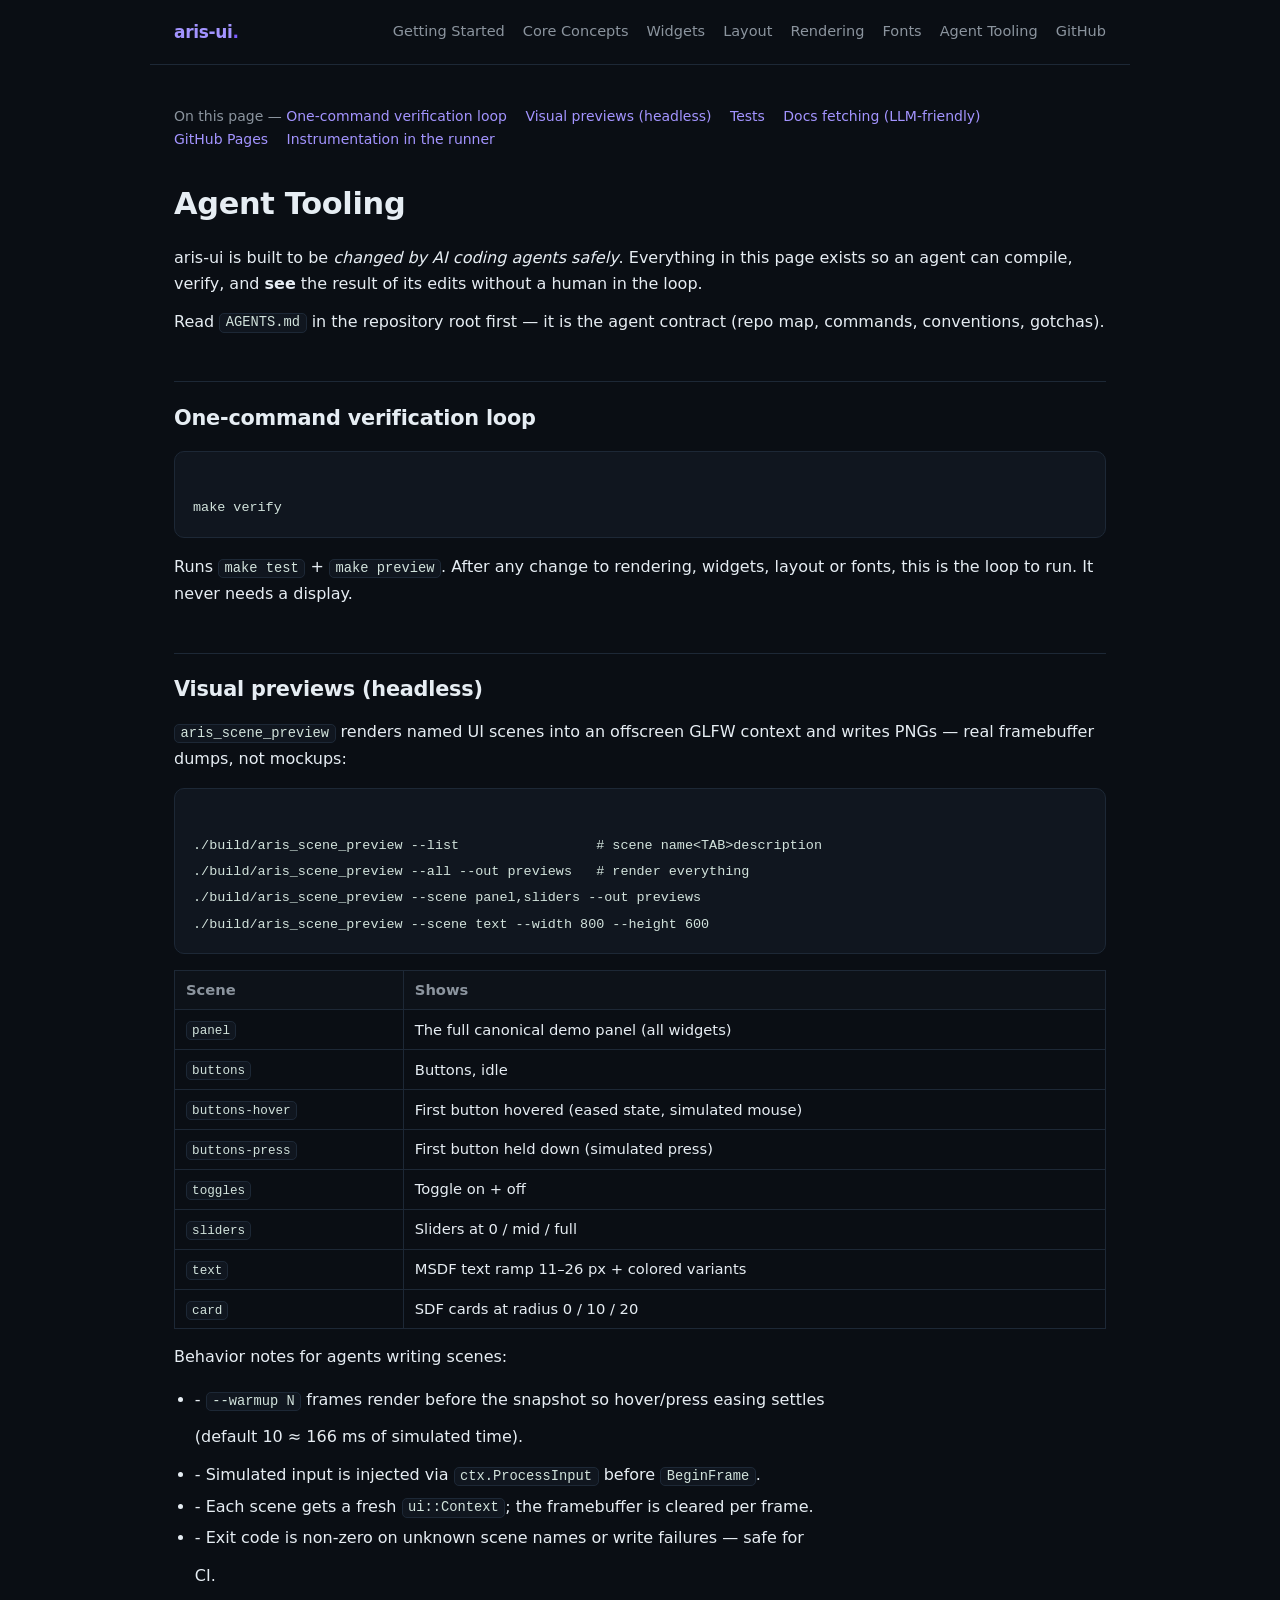
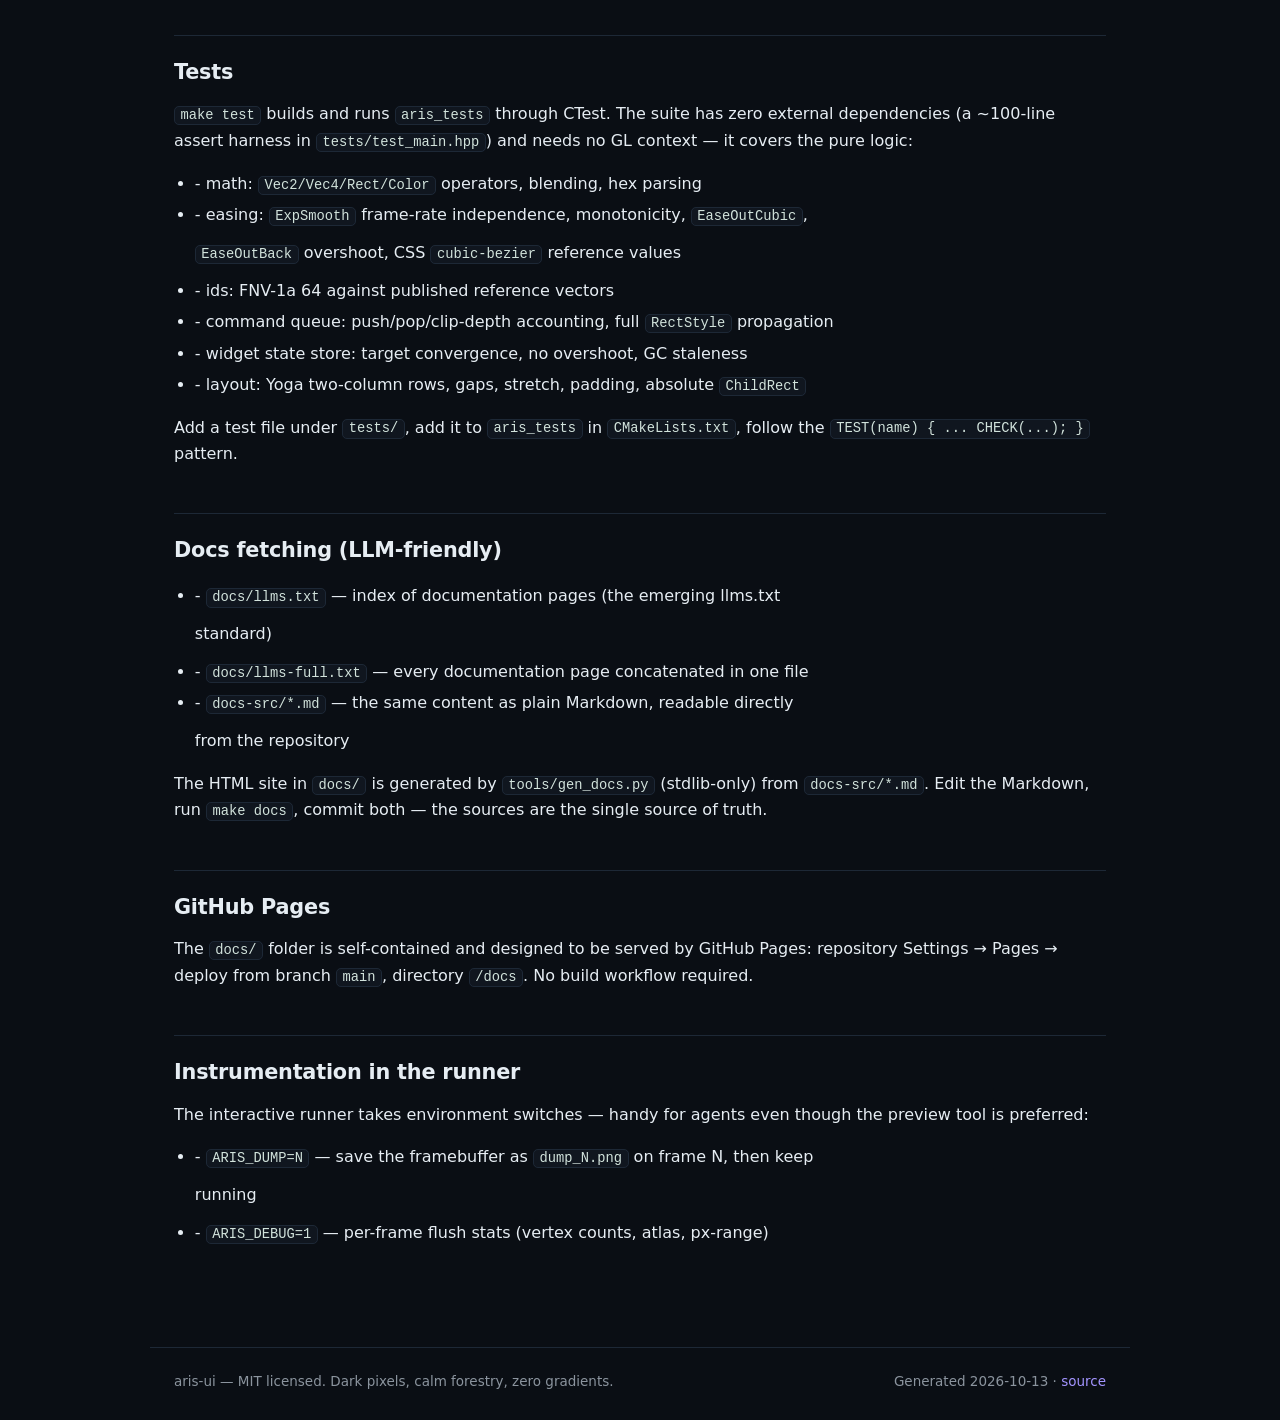
==== docs/agent-tooling.html @ 3069d035 "Agent tooling, test suite, docs site - Headless scene preview tool (8 named scenes, simulated hover/" ====
<!doctype html>
<html lang="en">
<head>
<meta charset="utf-8">
<meta name="viewport" content="width=device-width, initial-scale=1">
<title>Agent Tooling — aris-ui</title>
<meta name="description" content="aris-ui documentation — Agent Tooling">
<link rel="stylesheet" href="style.css">
</head>
<body>
<header class="site">
  <a class="logo" href="index.html">aris-ui<span class="dot">.</span></a>
  <nav>
    <a href="getting-started.html">Getting Started</a><a href="core-concepts.html">Core Concepts</a><a href="widgets.html">Widgets</a><a href="layout.html">Layout</a><a href="rendering.html">Rendering</a><a href="fonts.html">Fonts</a><a href="agent-tooling.html">Agent Tooling</a>
    <a href="https://github.com/OWNER/aris-ui">GitHub</a>
  </nav>
</header>
<main class="site">
<div class="toc">On this page — <a href="#one-command-verification-loop">One-command verification loop</a> <a href="#visual-previews-headless">Visual previews (headless)</a> <a href="#tests">Tests</a> <a href="#docs-fetching-llm-friendly">Docs fetching (LLM-friendly)</a> <a href="#github-pages">GitHub Pages</a> <a href="#instrumentation-in-the-runner">Instrumentation in the runner</a></div>
<h1>Agent Tooling</h1>
<p>aris-ui is built to be <em>changed by AI coding agents safely</em>. Everything in this page exists so an agent can compile, verify, and <strong>see</strong> the result of its edits without a human in the loop.</p>
<p>Read <code>AGENTS.md</code> in the repository root first — it is the agent contract (repo map, commands, conventions, gotchas).</p>
<h2 id="one-command-verification-loop">One-command verification loop</h2>
<pre><code>
make verify
</code></pre>
<p>Runs <code>make test</code> + <code>make preview</code>. After any change to rendering, widgets, layout or fonts, this is the loop to run. It never needs a display.</p>
<h2 id="visual-previews-headless">Visual previews (headless)</h2>
<p><code>aris_scene_preview</code> renders named UI scenes into an offscreen GLFW context and writes PNGs — real framebuffer dumps, not mockups:</p>
<pre><code>
./build/aris_scene_preview --list                 # scene name&lt;TAB&gt;description
./build/aris_scene_preview --all --out previews   # render everything
./build/aris_scene_preview --scene panel,sliders --out previews
./build/aris_scene_preview --scene text --width 800 --height 600
</code></pre>
<table>
<tr><th>Scene</th><th>Shows</th></tr>
<tr><td><code>panel</code></td><td>The full canonical demo panel (all widgets)</td></tr>
<tr><td><code>buttons</code></td><td>Buttons, idle</td></tr>
<tr><td><code>buttons-hover</code></td><td>First button hovered (eased state, simulated mouse)</td></tr>
<tr><td><code>buttons-press</code></td><td>First button held down (simulated press)</td></tr>
<tr><td><code>toggles</code></td><td>Toggle on + off</td></tr>
<tr><td><code>sliders</code></td><td>Sliders at 0 / mid / full</td></tr>
<tr><td><code>text</code></td><td>MSDF text ramp 11–26 px + colored variants</td></tr>
<tr><td><code>card</code></td><td>SDF cards at radius 0 / 10 / 20</td></tr>
</table>
<p>Behavior notes for agents writing scenes:</p>
<ul>
<li>- <code>--warmup N</code> frames render before the snapshot so hover/press easing settles</li>
<p>(default 10 ≈ 166 ms of simulated time).</p>
<li>- Simulated input is injected via <code>ctx.ProcessInput</code> before <code>BeginFrame</code>.</li>
<li>- Each scene gets a fresh <code>ui::Context</code>; the framebuffer is cleared per frame.</li>
<li>- Exit code is non-zero on unknown scene names or write failures — safe for</li>
<p>CI.</p>
</ul>
<h2 id="tests">Tests</h2>
<p><code>make test</code> builds and runs <code>aris_tests</code> through CTest. The suite has zero external dependencies (a ~100-line assert harness in <code>tests/test_main.hpp</code>) and needs no GL context — it covers the pure logic:</p>
<ul>
<li>- math: <code>Vec2/Vec4/Rect/Color</code> operators, blending, hex parsing</li>
<li>- easing: <code>ExpSmooth</code> frame-rate independence, monotonicity, <code>EaseOutCubic</code>,</li>
<p><code>EaseOutBack</code> overshoot, CSS <code>cubic-bezier</code> reference values</p>
<li>- ids: FNV-1a 64 against published reference vectors</li>
<li>- command queue: push/pop/clip-depth accounting, full <code>RectStyle</code> propagation</li>
<li>- widget state store: target convergence, no overshoot, GC staleness</li>
<li>- layout: Yoga two-column rows, gaps, stretch, padding, absolute <code>ChildRect</code></li>
</ul>
<p>Add a test file under <code>tests/</code>, add it to <code>aris_tests</code> in <code>CMakeLists.txt</code>, follow the <code>TEST(name) { ... CHECK(...); }</code> pattern.</p>
<h2 id="docs-fetching-llm-friendly">Docs fetching (LLM-friendly)</h2>
<ul>
<li>- <code>docs/llms.txt</code> — index of documentation pages (the emerging llms.txt</li>
<p>standard)</p>
<li>- <code>docs/llms-full.txt</code> — every documentation page concatenated in one file</li>
<li>- <code>docs-src/*.md</code> — the same content as plain Markdown, readable directly</li>
<p>from the repository</p>
</ul>
<p>The HTML site in <code>docs/</code> is generated by <code>tools/gen_docs.py</code> (stdlib-only) from <code>docs-src/*.md</code>. Edit the Markdown, run <code>make docs</code>, commit both — the sources are the single source of truth.</p>
<h2 id="github-pages">GitHub Pages</h2>
<p>The <code>docs/</code> folder is self-contained and designed to be served by GitHub Pages: repository Settings → Pages → deploy from branch <code>main</code>, directory <code>/docs</code>. No build workflow required.</p>
<h2 id="instrumentation-in-the-runner">Instrumentation in the runner</h2>
<p>The interactive runner takes environment switches — handy for agents even though the preview tool is preferred:</p>
<ul>
<li>- <code>ARIS_DUMP=N</code> — save the framebuffer as <code>dump_N.png</code> on frame N, then keep</li>
<p>running</p>
<li>- <code>ARIS_DEBUG=1</code> — per-frame flush stats (vertex counts, atlas, px-range)</li>
</ul>
</main>
<footer class="site">
  <span>aris-ui — MIT licensed. Dark pixels, calm forestry, zero gradients.</span>
  <span>Generated 2026-10-13 · <a href="https://github.com/OWNER/aris-ui">source</a></span>
</footer>
</body>
</html>
---- docs/style.css ----
/* aris-ui docs — night forest: dark blue-black, pine hints, no gradients */
:root {
  --bg: #0a0e14;          /* near-black blue */
  --bg2: #0d1219;         /* raised surface */
  --panel: #10161f;       /* card / panel */
  --line: #1d2836;        /* hairline borders */
  --text: #e6edf3;        /* primary */
  --dim: #8b949e;         /* secondary */
  --accent: #7c5cff;      /* violet, sparing */
  --accent-soft: #a394ff;
  --pine: #4e6e5e;        /* muted forest green for small details */
  --mono: ui-monospace, "JetBrains Mono", "SFMono-Regular", Menlo, Consolas, monospace;
  --sans: Inter, "Segoe UI", system-ui, -apple-system, sans-serif;
}
* { box-sizing: border-box; }
html { scroll-behavior: smooth; }
body {
  margin: 0; background: var(--bg); color: var(--text);
  font: 16px/1.65 var(--sans);
  -webkit-font-smoothing: antialiased;
}
a { color: var(--accent-soft); text-decoration: none; }
a:hover { text-decoration: underline; }
code {
  font-family: var(--mono); font-size: 0.86em;
  background: var(--panel); border: 1px solid var(--line);
  border-radius: 5px; padding: 0.08em 0.4em; color: #d2e3dc;
}
pre {
  background: var(--panel); border: 1px solid var(--line);
  border-radius: 10px; padding: 16px 18px; overflow-x: auto;
}
pre code { background: none; border: none; padding: 0; font-size: 0.84em; line-height: 1.55; }
h1, h2, h3 { font-weight: 650; letter-spacing: -0.01em; }
h1 { font-size: 1.9em; margin: 0.2em 0 0.5em; }
h2 { font-size: 1.3em; margin: 2.2em 0 0.6em; padding-top: 0.9em; border-top: 1px solid var(--line); }
h3 { font-size: 1.06em; margin: 1.6em 0 0.4em; }
p { margin: 0.7em 0; }
ul { padding-left: 1.3em; }
li { margin: 0.3em 0; }
table { border-collapse: collapse; margin: 1em 0; width: 100%; font-size: 0.92em; }
th, td { border: 1px solid var(--line); padding: 7px 11px; text-align: left; }
th { background: var(--bg2); color: var(--dim); font-weight: 600; }
hr { border: none; border-top: 1px solid var(--line); margin: 2em 0; }

/* layout */
.site { max-width: 980px; margin: 0 auto; padding: 0 24px; }
header.site {
  display: flex; align-items: center; gap: 26px;
  padding: 18px 24px; border-bottom: 1px solid var(--line);
  position: sticky; top: 0; background: var(--bg); z-index: 10;
}
.logo { font-weight: 700; font-size: 17px; letter-spacing: -0.02em; }
.logo .dot { color: var(--accent); }
header.site nav { display: flex; gap: 18px; flex-wrap: wrap; margin-left: auto; }
header.site nav a { color: var(--dim); font-size: 14.5px; }
header.site nav a:hover { color: var(--text); text-decoration: none; }
main.site { padding: 40px 24px 24px; }
footer.site {
  border-top: 1px solid var(--line); color: var(--dim);
  font-size: 13.5px; padding: 22px 24px 40px; margin-top: 60px;
  display: flex; justify-content: space-between; flex-wrap: wrap; gap: 10px;
}
.toc { color: var(--dim); font-size: 14px; margin-bottom: 2em; }
.toc a { margin-right: 14px; white-space: nowrap; }
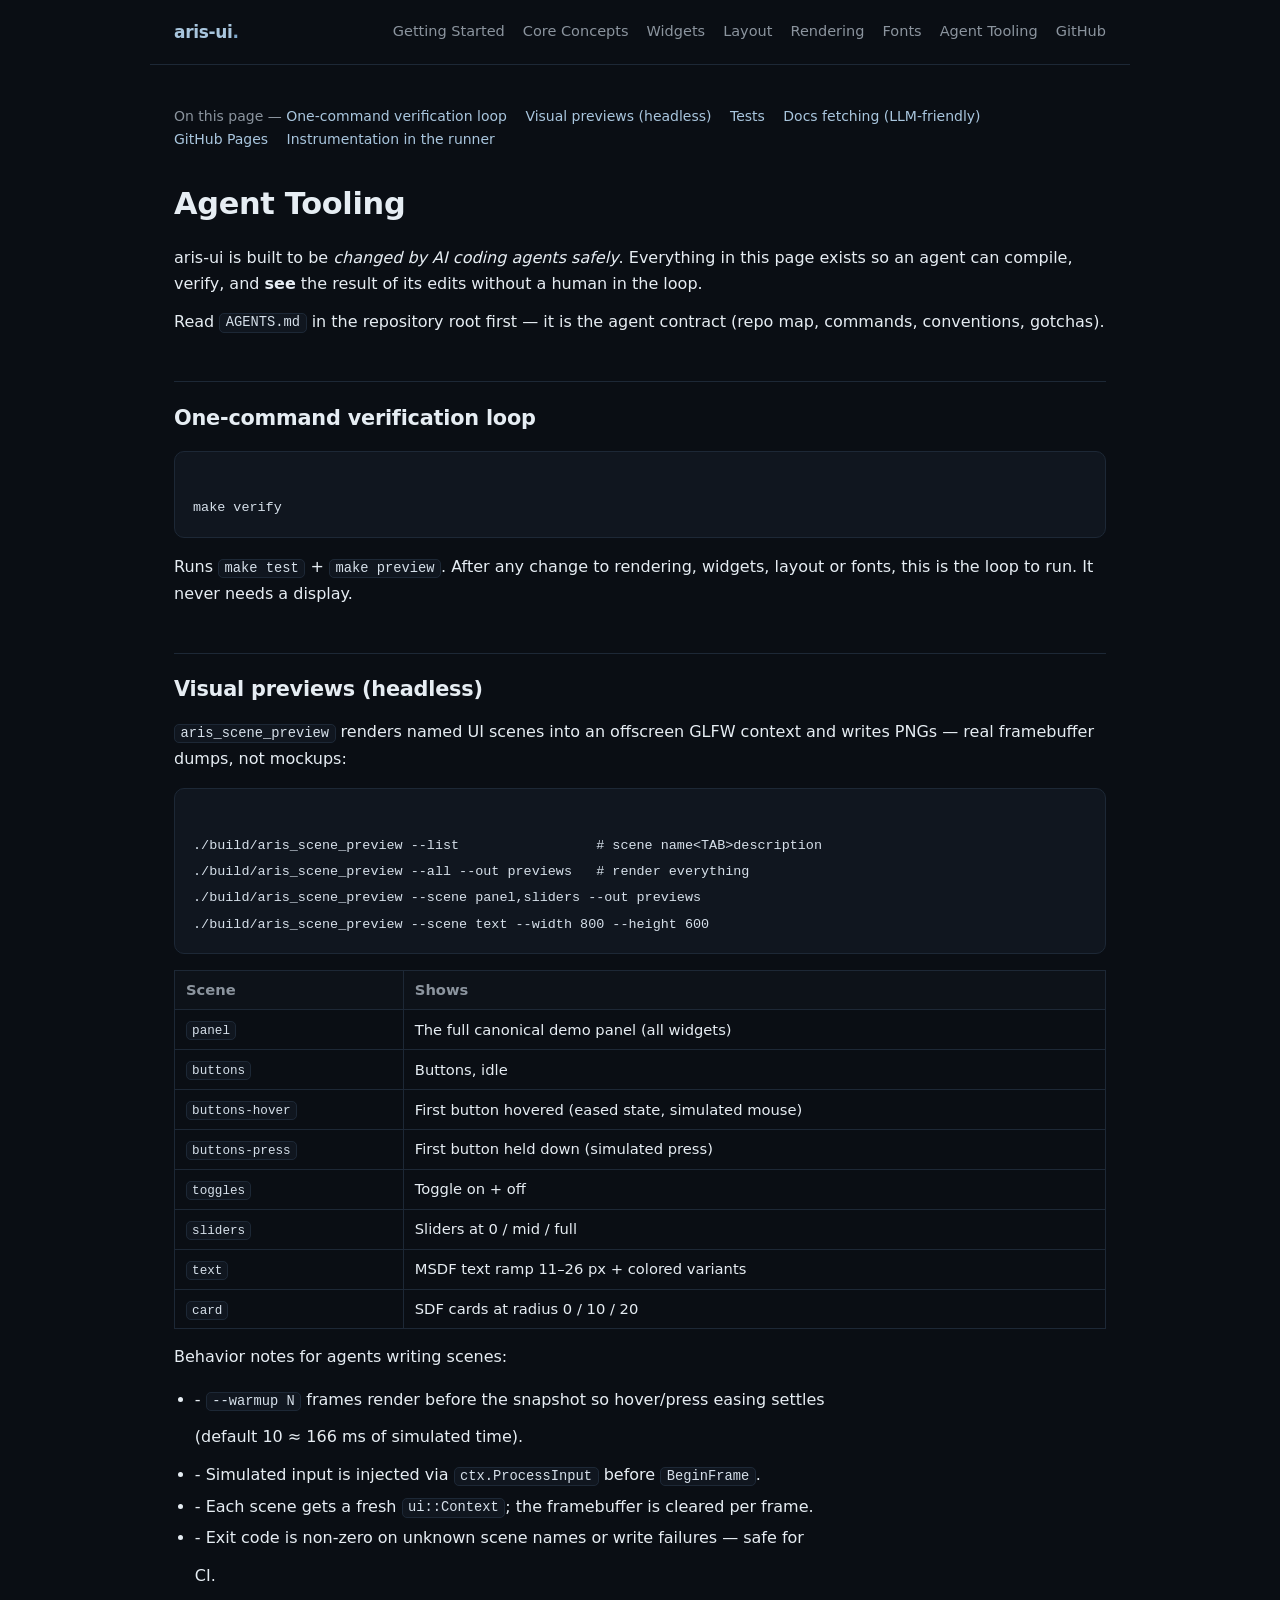
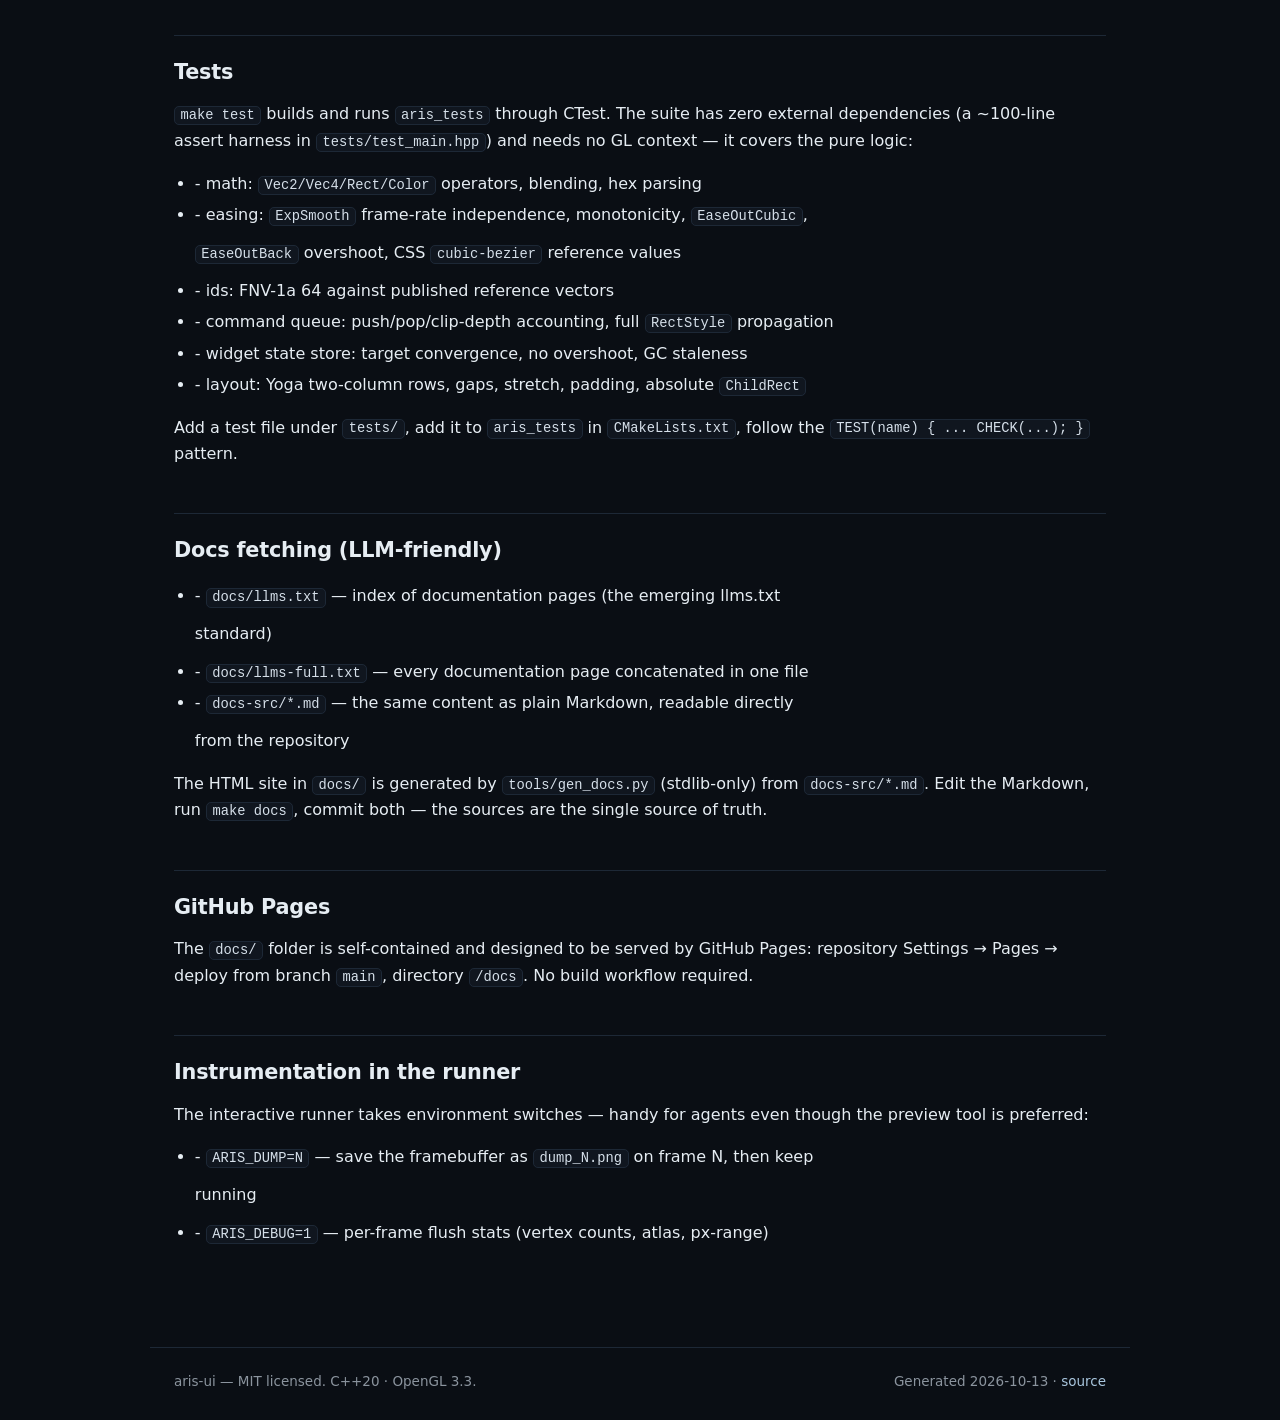
==== commit 66e06156: "Aoko-style overlay scenes, steel-blue theme, site copy cleanup - New preview scenes: hud (arraylist " ====
--- a/docs/agent-tooling.html
+++ b/docs/agent-tooling.html
@@ -85,7 +85,7 @@
 </ul>
 </main>
 <footer class="site">
-  <span>aris-ui — MIT licensed. Dark pixels, calm forestry, zero gradients.</span>
+  <span>aris-ui — MIT licensed. C++20 · OpenGL 3.3.</span>
   <span>Generated 2026-10-13 · <a href="https://github.com/OWNER/aris-ui">source</a></span>
 </footer>
 </body>
--- a/docs/style.css
+++ b/docs/style.css
@@ -1,4 +1,4 @@
-/* aris-ui docs — night forest: dark blue-black, pine hints, no gradients */
+/* aris-ui docs — dark blue-black surfaces, steel-blue accent, no gradients */
 :root {
   --bg: #0a0e14;          /* near-black blue */
   --bg2: #0d1219;         /* raised surface */
@@ -6,9 +6,9 @@
   --line: #1d2836;        /* hairline borders */
   --text: #e6edf3;        /* primary */
   --dim: #8b949e;         /* secondary */
-  --accent: #7c5cff;      /* violet, sparing */
-  --accent-soft: #a394ff;
-  --pine: #4e6e5e;        /* muted forest green for small details */
+  --accent: #7fa8cc;      /* steel blue, sparing */
+  --accent-soft: #a9c6de;
+  --pine: #4e6e5e;        /* muted green for tiny details only */
   --mono: ui-monospace, "JetBrains Mono", "SFMono-Regular", Menlo, Consolas, monospace;
   --sans: Inter, "Segoe UI", system-ui, -apple-system, sans-serif;
 }
@@ -24,7 +24,7 @@
 code {
   font-family: var(--mono); font-size: 0.86em;
   background: var(--panel); border: 1px solid var(--line);
-  border-radius: 5px; padding: 0.08em 0.4em; color: #d2e3dc;
+  border-radius: 5px; padding: 0.08em 0.4em; color: #d6e0ea;
 }
 pre {
   background: var(--panel); border: 1px solid var(--line);
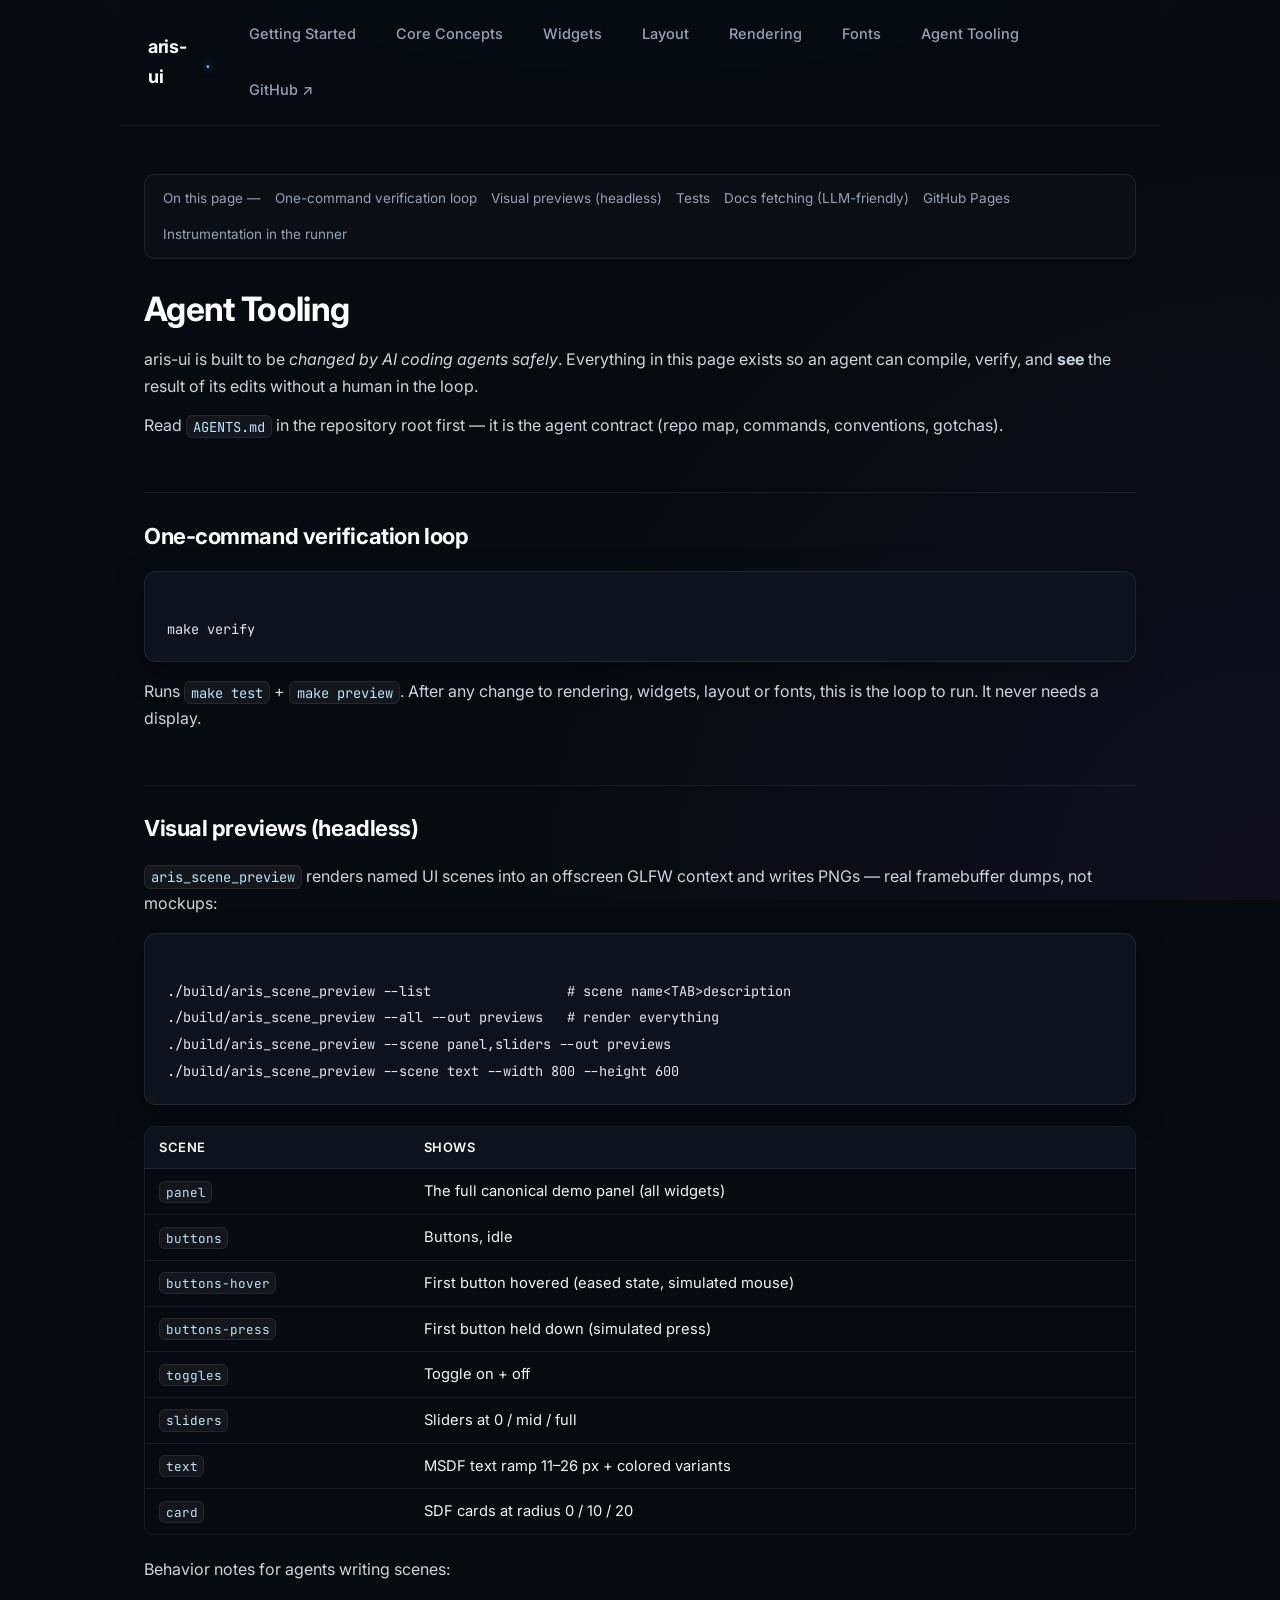
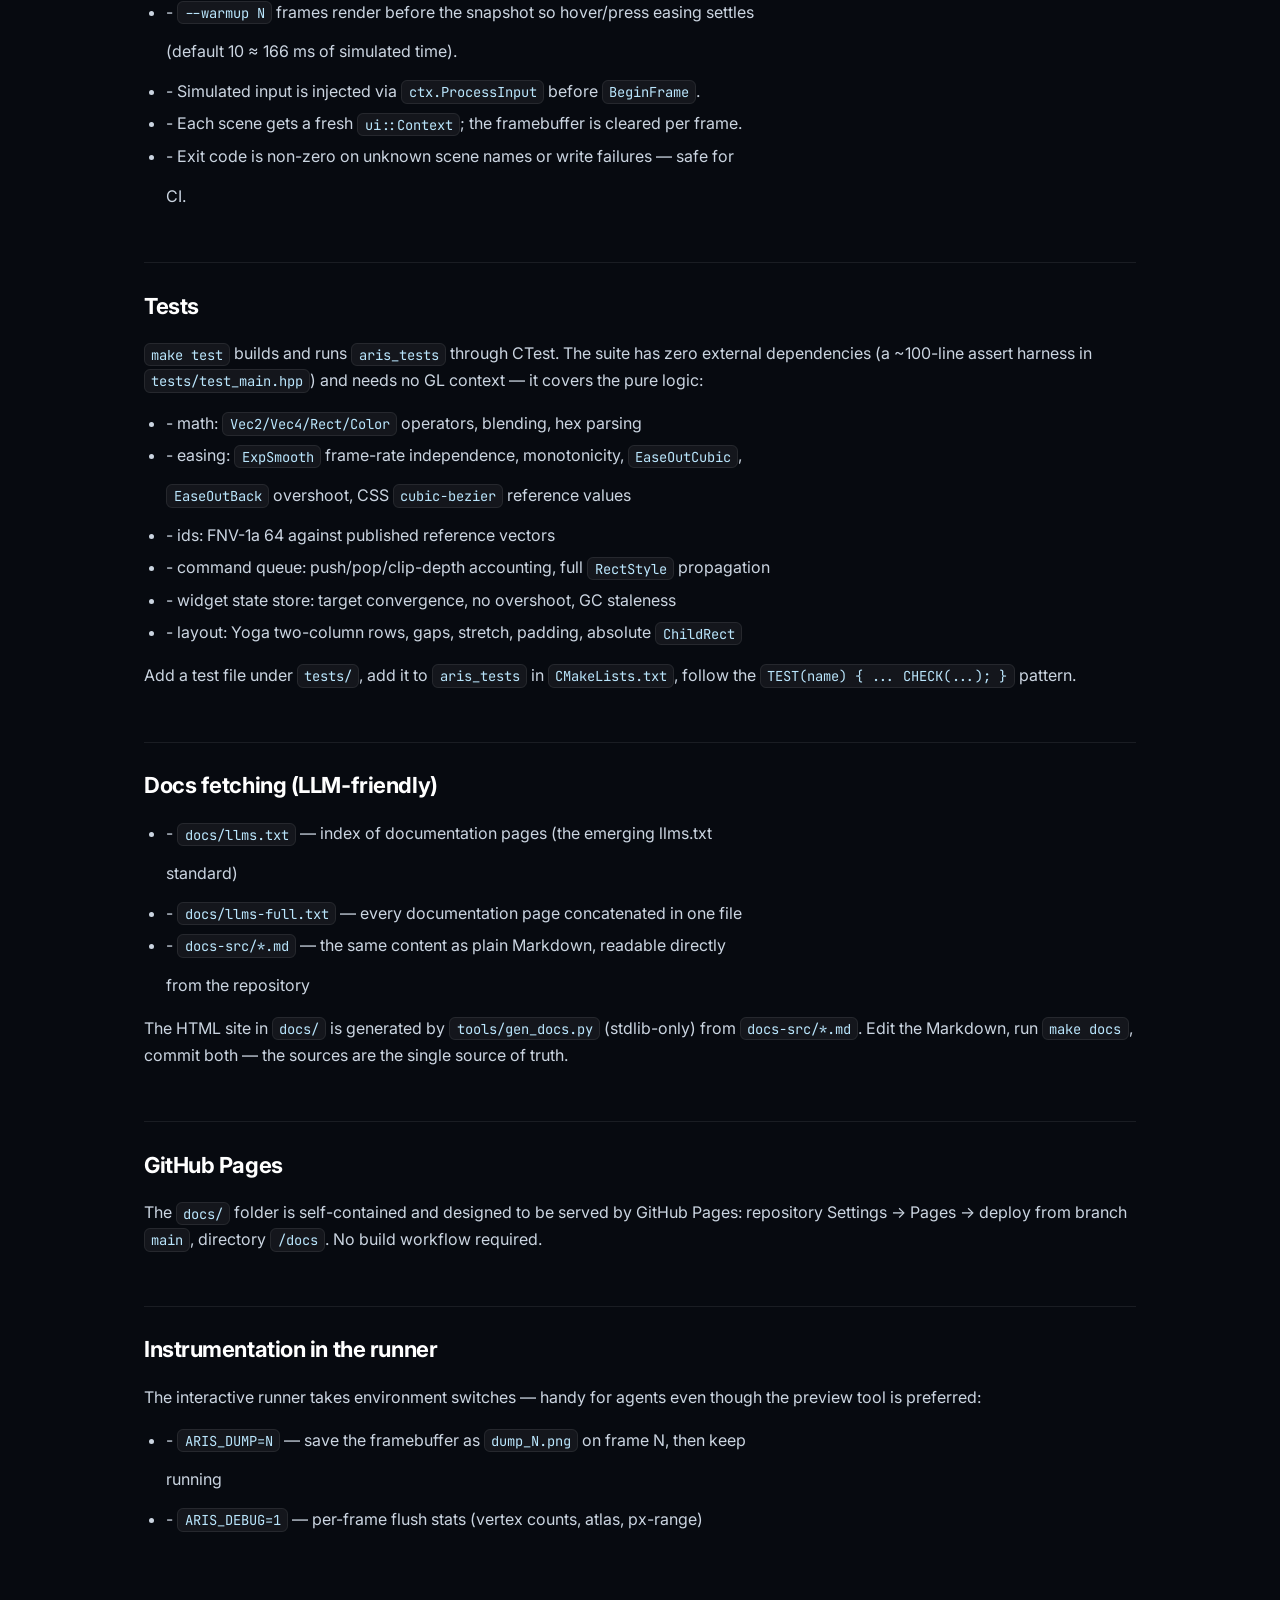
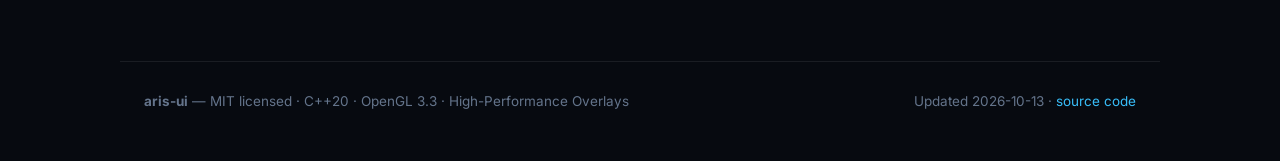
==== commit b4e9981c: "Elevate preview aesthetics, 2x Retina resolution, interactive lightbox, and animation export - Previ" ====
--- a/docs/agent-tooling.html
+++ b/docs/agent-tooling.html
@@ -12,7 +12,7 @@
   <a class="logo" href="index.html">aris-ui<span class="dot">.</span></a>
   <nav>
     <a href="getting-started.html">Getting Started</a><a href="core-concepts.html">Core Concepts</a><a href="widgets.html">Widgets</a><a href="layout.html">Layout</a><a href="rendering.html">Rendering</a><a href="fonts.html">Fonts</a><a href="agent-tooling.html">Agent Tooling</a>
-    <a href="https://github.com/OWNER/aris-ui">GitHub</a>
+    <a href="https://github.com/naczo5/aris-ui" target="_blank" rel="noopener">GitHub ↗</a>
   </nav>
 </header>
 <main class="site">
@@ -85,8 +85,8 @@
 </ul>
 </main>
 <footer class="site">
-  <span>aris-ui — MIT licensed. C++20 · OpenGL 3.3.</span>
-  <span>Generated 2026-10-13 · <a href="https://github.com/OWNER/aris-ui">source</a></span>
+  <span><b>aris-ui</b> — MIT licensed · C++20 · OpenGL 3.3 · High-Performance Overlays</span>
+  <span>Updated 2026-10-13 · <a href="https://github.com/naczo5/aris-ui">source code</a></span>
 </footer>
 </body>
 </html>
--- a/docs/style.css
+++ b/docs/style.css
@@ -1,65 +1,100 @@
-/* aris-ui docs — dark blue-black surfaces, steel-blue accent, no gradients */
+/* aris-ui docs — modern glassy dark theme, vibrant neon/steel accents */
+@import url('https://fonts.googleapis.com/css2?family=Inter:wght@400;500;600;700&family=JetBrains+Mono:wght@400;500;600&display=swap');
+
 :root {
-  --bg: #0a0e14;          /* near-black blue */
-  --bg2: #0d1219;         /* raised surface */
-  --panel: #10161f;       /* card / panel */
-  --line: #1d2836;        /* hairline borders */
-  --text: #e6edf3;        /* primary */
-  --dim: #8b949e;         /* secondary */
-  --accent: #7fa8cc;      /* steel blue, sparing */
-  --accent-soft: #a9c6de;
-  --pine: #4e6e5e;        /* muted green for tiny details only */
-  --mono: ui-monospace, "JetBrains Mono", "SFMono-Regular", Menlo, Consolas, monospace;
-  --sans: Inter, "Segoe UI", system-ui, -apple-system, sans-serif;
+  --bg: #070a10;          /* deep midnight obsidian */
+  --bg2: #0d121c;         /* raised surface */
+  --panel: #111824;       /* card / panel surface */
+  --panel-hover: #162030;
+  --line: rgba(255, 255, 255, 0.08); /* subtle borders */
+  --line-strong: rgba(255, 255, 255, 0.16);
+  --text: #f1f5f9;        /* high-legibility primary text */
+  --dim: #94a3b8;         /* secondary slate text */
+  --dimmer: #64748b;
+  --accent: #38bdf8;      /* electric sky cyan */
+  --accent-soft: #7dd3fc;
+  --accent-glow: rgba(56, 189, 248, 0.25);
+  --emerald: #10b981;
+  --purple: #a855f7;
+  --amber: #f59e0b;
+  --mono: "JetBrains Mono", ui-monospace, SFMono-Regular, Menlo, Consolas, monospace;
+  --sans: "Inter", -apple-system, BlinkMacSystemFont, "Segoe UI", Roboto, sans-serif;
 }
 * { box-sizing: border-box; }
 html { scroll-behavior: smooth; }
 body {
   margin: 0; background: var(--bg); color: var(--text);
-  font: 16px/1.65 var(--sans);
+  font: 16px/1.68 var(--sans);
   -webkit-font-smoothing: antialiased;
+  background-image:
+    radial-gradient(ellipse 80% 50% at 50% -20%, rgba(56, 189, 248, 0.12), transparent 70%),
+    radial-gradient(circle at 100% 100%, rgba(168, 85, 247, 0.06), transparent 50%);
+  background-attachment: fixed;
 }
-a { color: var(--accent-soft); text-decoration: none; }
-a:hover { text-decoration: underline; }
+a { color: var(--accent); text-decoration: none; transition: color 0.18s ease; }
+a:hover { color: var(--accent-soft); text-decoration: none; }
 code {
   font-family: var(--mono); font-size: 0.86em;
-  background: var(--panel); border: 1px solid var(--line);
-  border-radius: 5px; padding: 0.08em 0.4em; color: #d6e0ea;
+  background: rgba(255, 255, 255, 0.05); border: 1px solid var(--line);
+  border-radius: 6px; padding: 0.12em 0.45em; color: #bae6fd;
 }
 pre {
-  background: var(--panel); border: 1px solid var(--line);
-  border-radius: 10px; padding: 16px 18px; overflow-x: auto;
+  background: var(--bg2); border: 1px solid var(--line);
+  border-radius: 12px; padding: 18px 22px; overflow-x: auto;
+  box-shadow: 0 10px 30px rgba(0,0,0,0.35);
 }
-pre code { background: none; border: none; padding: 0; font-size: 0.84em; line-height: 1.55; }
-h1, h2, h3 { font-weight: 650; letter-spacing: -0.01em; }
-h1 { font-size: 1.9em; margin: 0.2em 0 0.5em; }
-h2 { font-size: 1.3em; margin: 2.2em 0 0.6em; padding-top: 0.9em; border-top: 1px solid var(--line); }
-h3 { font-size: 1.06em; margin: 1.6em 0 0.4em; }
-p { margin: 0.7em 0; }
-ul { padding-left: 1.3em; }
-li { margin: 0.3em 0; }
-table { border-collapse: collapse; margin: 1em 0; width: 100%; font-size: 0.92em; }
-th, td { border: 1px solid var(--line); padding: 7px 11px; text-align: left; }
-th { background: var(--bg2); color: var(--dim); font-weight: 600; }
-hr { border: none; border-top: 1px solid var(--line); margin: 2em 0; }
+pre code { background: none; border: none; padding: 0; font-size: 0.85em; line-height: 1.6; color: #e2e8f0; }
+h1, h2, h3, h4 { font-weight: 700; letter-spacing: -0.02em; color: #ffffff; }
+h1 { font-size: 2.1em; margin: 0.3em 0 0.5em; line-height: 1.2; }
+h2 {
+  font-size: 1.38em; margin: 2.4em 0 0.7em; padding-top: 1.1em;
+  border-top: 1px solid var(--line);
+}
+h3 { font-size: 1.12em; margin: 1.8em 0 0.5em; }
+p { margin: 0.8em 0; color: #cbd5e1; }
+ul, ol { padding-left: 1.4em; color: #cbd5e1; }
+li { margin: 0.35em 0; }
+table {
+  border-collapse: separate; border-spacing: 0;
+  margin: 1.4em 0; width: 100%; font-size: 0.92em;
+  border: 1px solid var(--line); border-radius: 10px; overflow: hidden;
+}
+th, td { border-bottom: 1px solid var(--line); padding: 10px 14px; text-align: left; }
+tr:last-child td { border-bottom: none; }
+th { background: var(--bg2); color: #f8fafc; font-weight: 600; font-size: 0.88em; text-transform: uppercase; letter-spacing: 0.04em; }
+tr:hover td { background: rgba(255, 255, 255, 0.02); }
+hr { border: none; border-top: 1px solid var(--line); margin: 2.4em 0; }
 
 /* layout */
-.site { max-width: 980px; margin: 0 auto; padding: 0 24px; }
+.site { max-width: 1040px; margin: 0 auto; padding: 0 24px; }
 header.site {
-  display: flex; align-items: center; gap: 26px;
-  padding: 18px 24px; border-bottom: 1px solid var(--line);
-  position: sticky; top: 0; background: var(--bg); z-index: 10;
+  display: flex; align-items: center; gap: 28px;
+  padding: 16px 28px; border-bottom: 1px solid var(--line);
+  position: sticky; top: 0; background: rgba(7, 10, 16, 0.82);
+  backdrop-filter: blur(18px); -webkit-backdrop-filter: blur(18px); z-index: 100;
 }
-.logo { font-weight: 700; font-size: 17px; letter-spacing: -0.02em; }
-.logo .dot { color: var(--accent); }
-header.site nav { display: flex; gap: 18px; flex-wrap: wrap; margin-left: auto; }
-header.site nav a { color: var(--dim); font-size: 14.5px; }
-header.site nav a:hover { color: var(--text); text-decoration: none; }
-main.site { padding: 40px 24px 24px; }
+.logo {
+  font-weight: 700; font-size: 18px; letter-spacing: -0.02em; color: #ffffff;
+  display: flex; align-items: center; gap: 4px;
+}
+.logo:hover { text-decoration: none; }
+.logo .dot { color: var(--accent); text-shadow: 0 0 10px var(--accent); }
+header.site nav { display: flex; gap: 20px; flex-wrap: wrap; margin-left: auto; align-items: center; }
+header.site nav a {
+  color: var(--dim); font-size: 14.5px; font-weight: 500;
+  padding: 6px 10px; border-radius: 6px; transition: all 0.18s;
+}
+header.site nav a:hover { color: #ffffff; background: rgba(255, 255, 255, 0.06); text-decoration: none; }
+main.site { padding: 48px 24px 32px; }
 footer.site {
-  border-top: 1px solid var(--line); color: var(--dim);
-  font-size: 13.5px; padding: 22px 24px 40px; margin-top: 60px;
-  display: flex; justify-content: space-between; flex-wrap: wrap; gap: 10px;
+  border-top: 1px solid var(--line); color: var(--dimmer);
+  font-size: 13.5px; padding: 28px 24px 48px; margin-top: 80px;
+  display: flex; justify-content: space-between; flex-wrap: wrap; gap: 12px;
 }
-.toc { color: var(--dim); font-size: 14px; margin-bottom: 2em; }
-.toc a { margin-right: 14px; white-space: nowrap; }
+.toc {
+  background: rgba(255, 255, 255, 0.02); border: 1px solid var(--line);
+  border-radius: 10px; padding: 12px 18px; color: var(--dim);
+  font-size: 13.5px; margin-bottom: 2.2em; display: flex; flex-wrap: wrap; gap: 14px; align-items: center;
+}
+.toc a { color: var(--dim); white-space: nowrap; }
+.toc a:hover { color: var(--accent); }
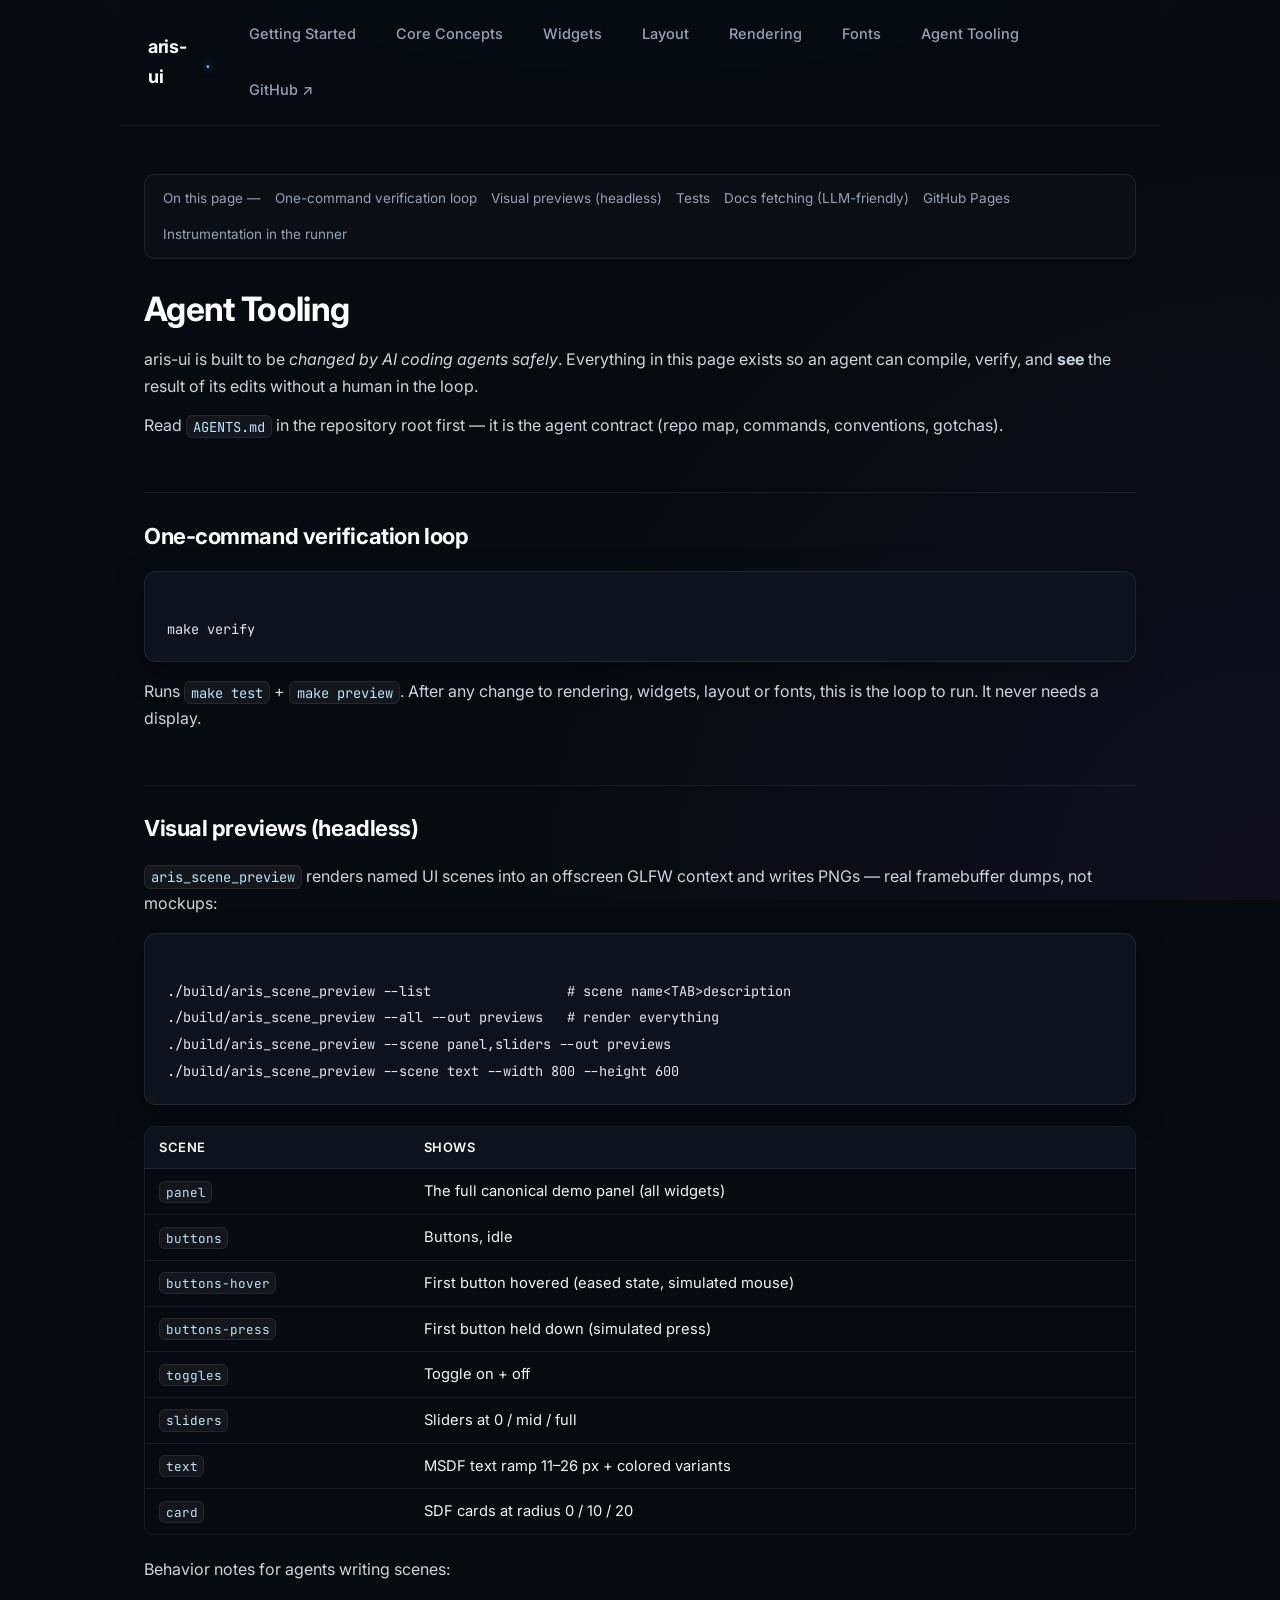
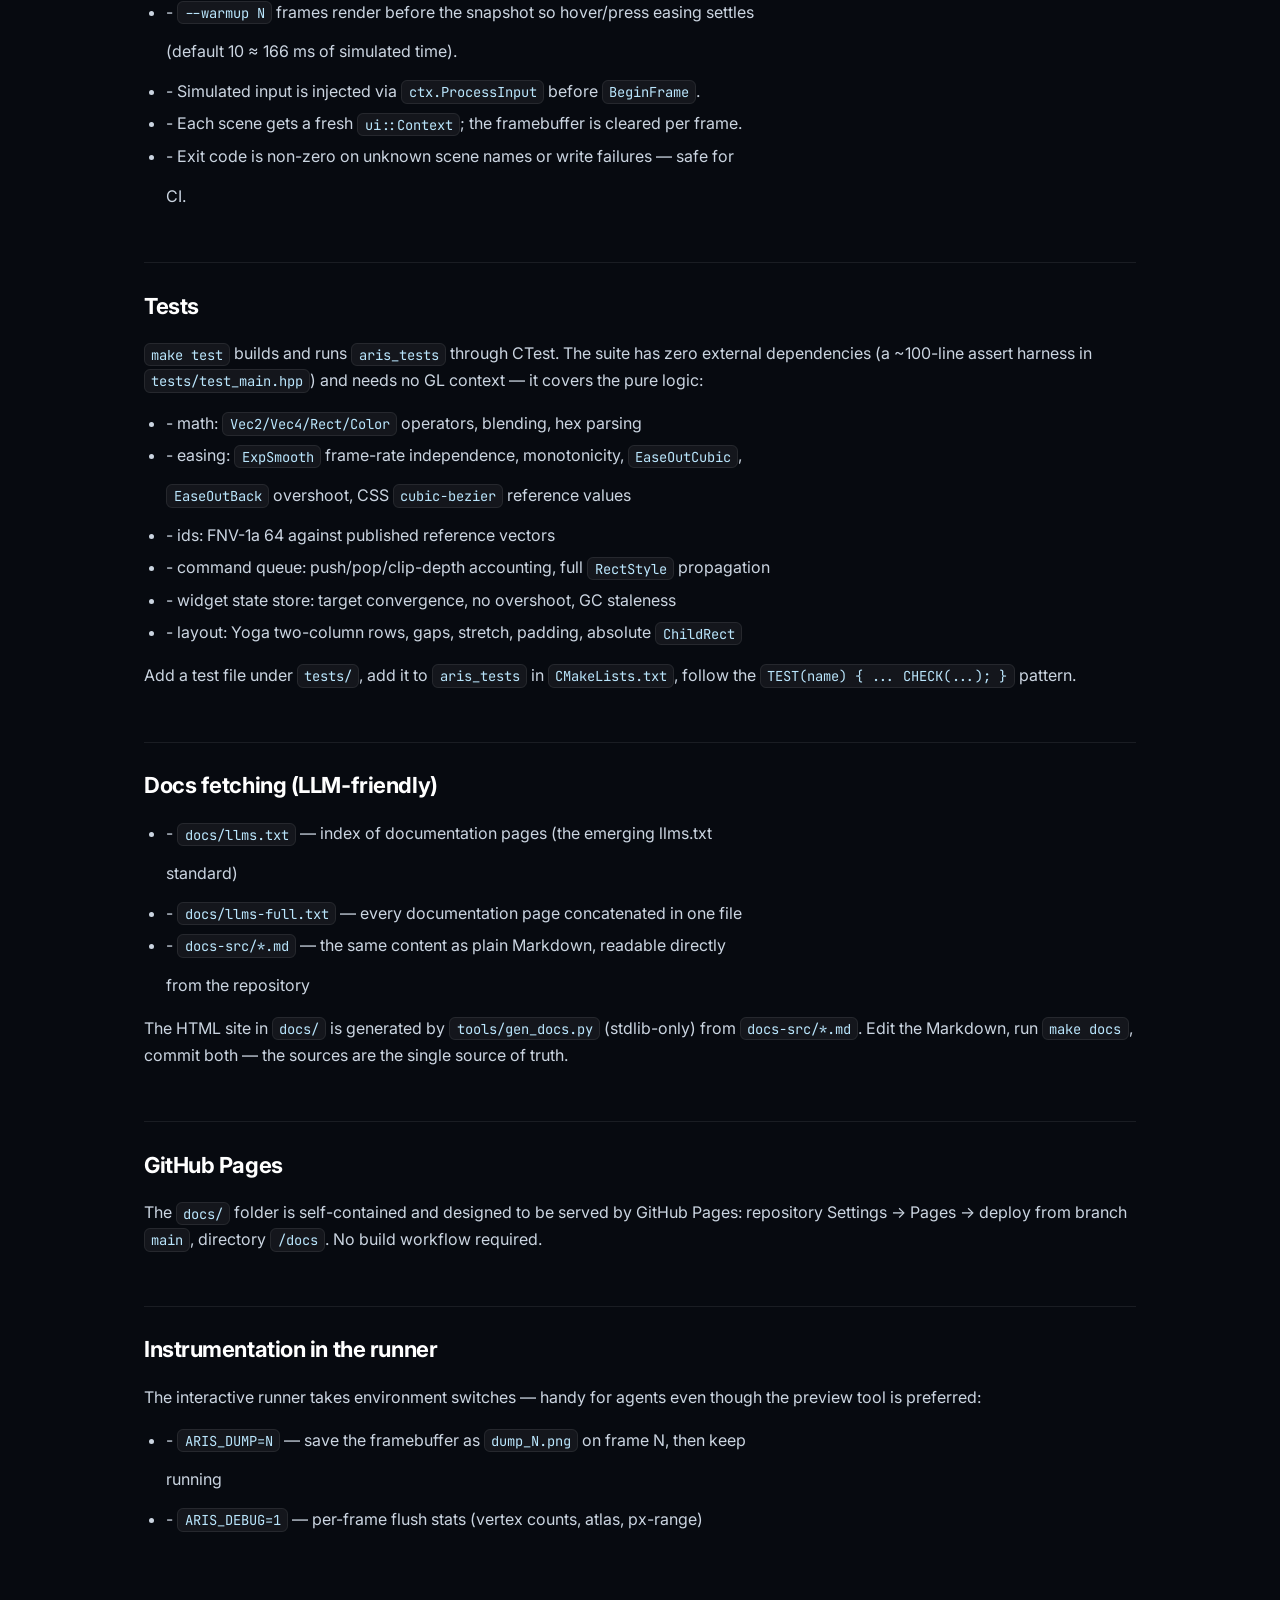
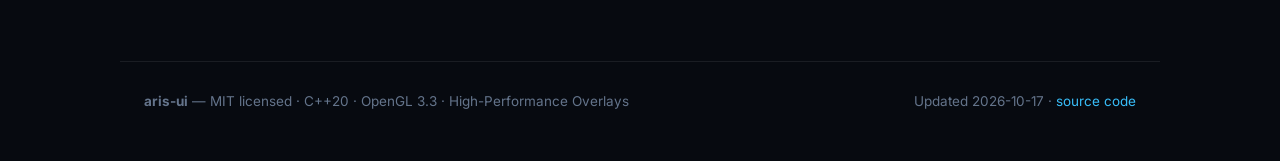
==== commit 2f11a2c1: "Add make spv and regenerate the docs site - src/renderer/vk_spv.inc is checked in but nothing regene" ====
--- a/docs/agent-tooling.html
+++ b/docs/agent-tooling.html
@@ -86,7 +86,7 @@
 </main>
 <footer class="site">
   <span><b>aris-ui</b> — MIT licensed · C++20 · OpenGL 3.3 · High-Performance Overlays</span>
-  <span>Updated 2026-10-13 · <a href="https://github.com/naczo5/aris-ui">source code</a></span>
+  <span>Updated 2026-10-17 · <a href="https://github.com/naczo5/aris-ui">source code</a></span>
 </footer>
 </body>
 </html>
